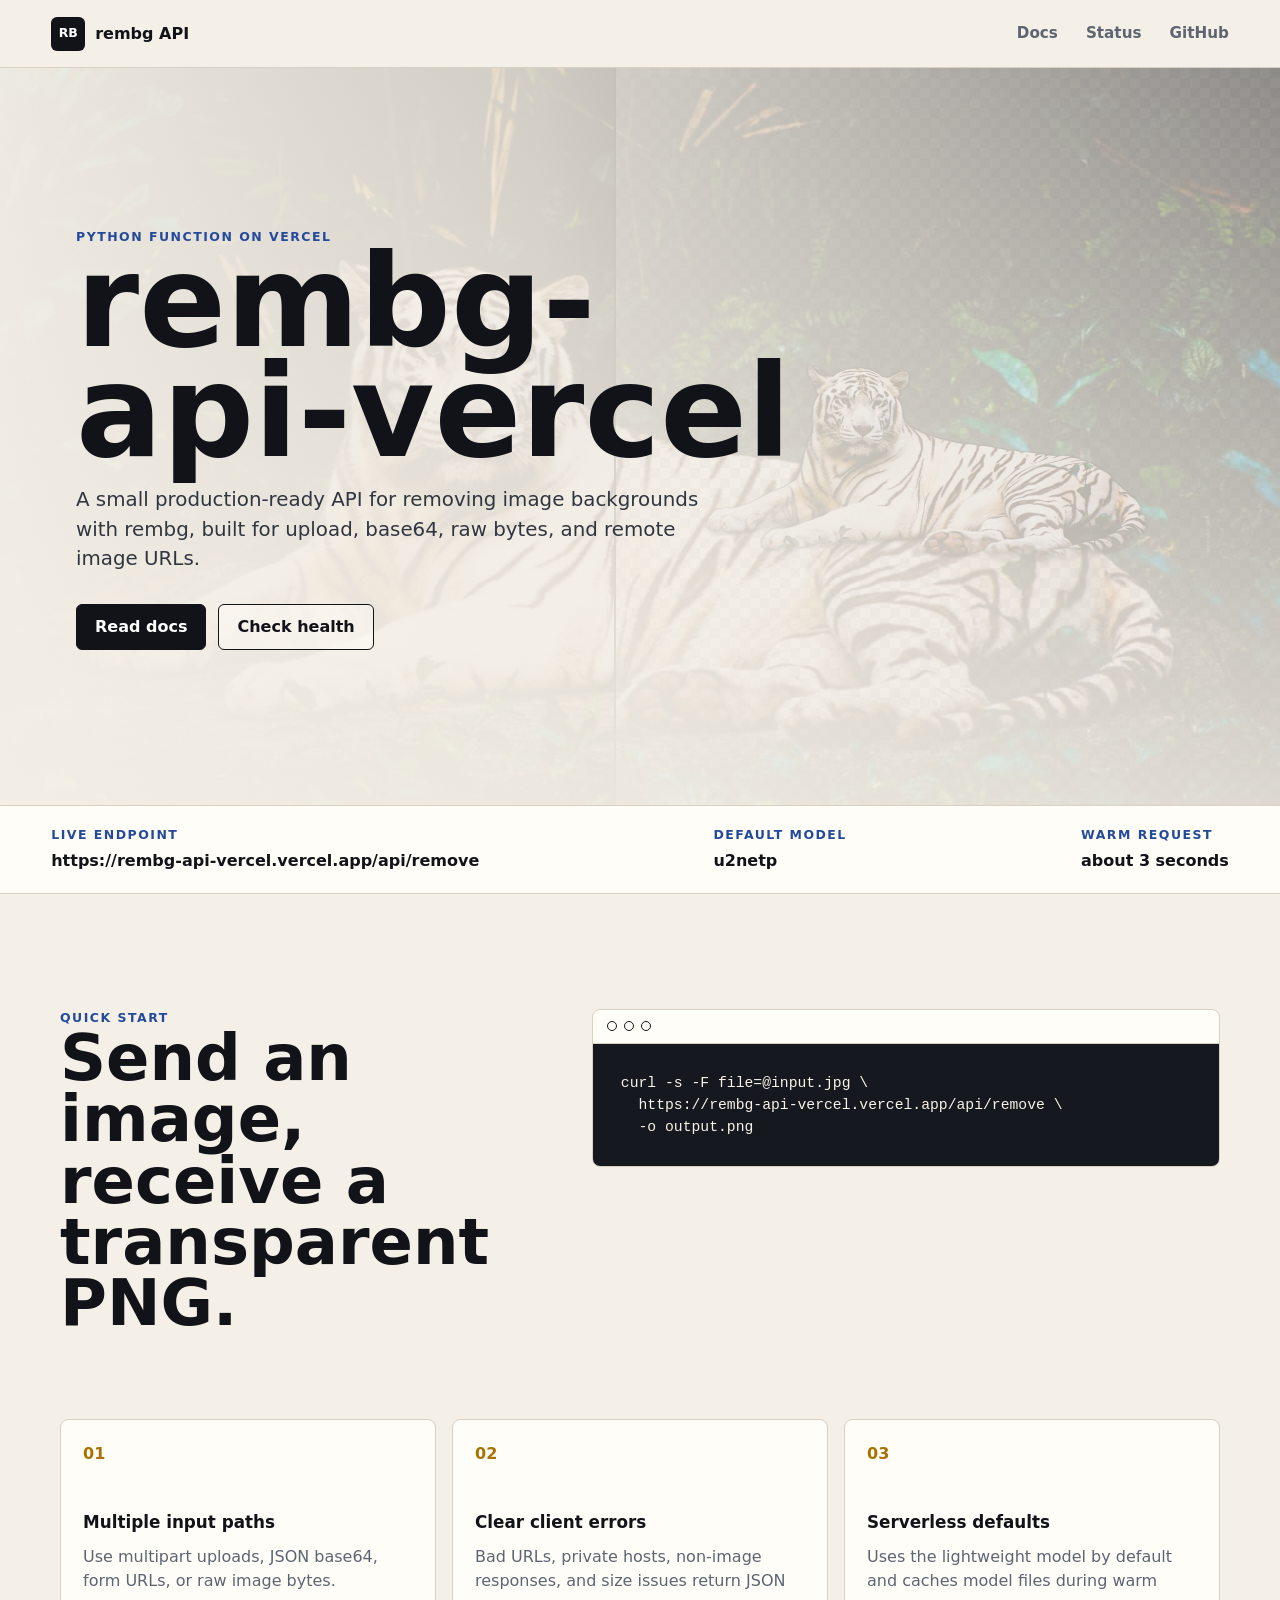
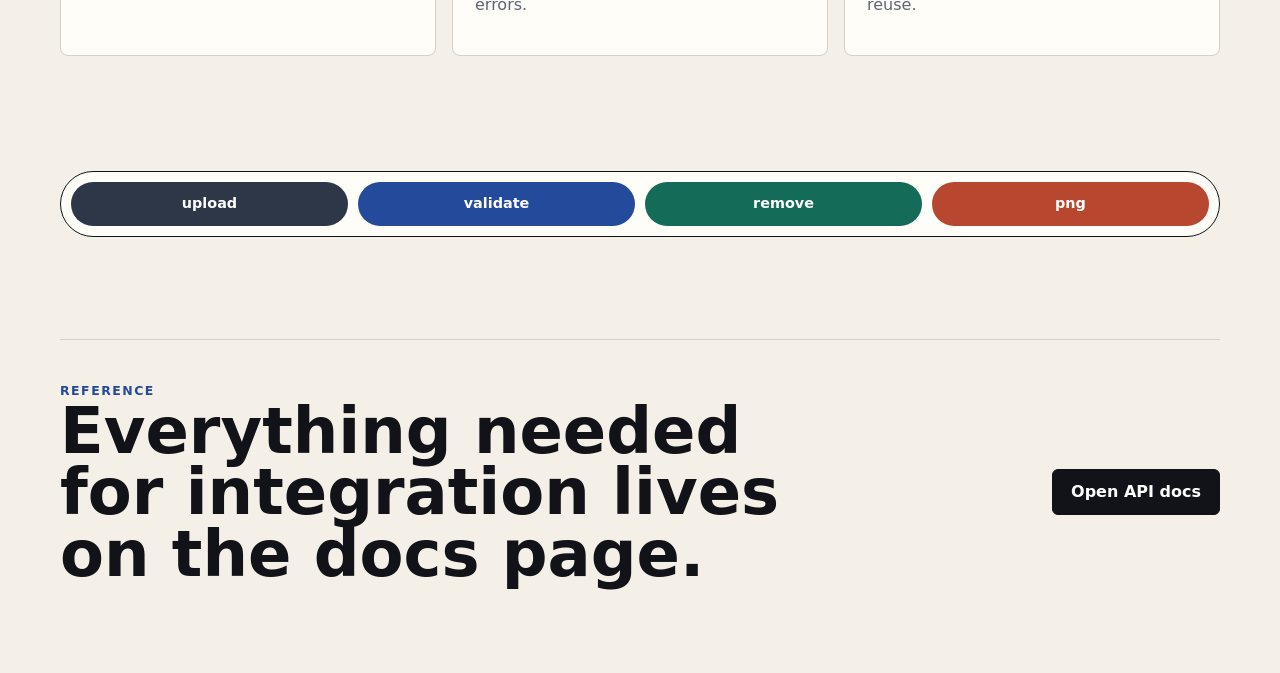
==== index.html @ 5b9a75f6 "Add static docs website" ====
<!doctype html>
<html lang="en">
  <head>
    <meta charset="utf-8">
    <meta name="viewport" content="width=device-width, initial-scale=1">
    <meta
      name="description"
      content="Documentation landing page for a Vercel-hosted rembg background removal API."
    >
    <title>rembg API for Vercel</title>
    <link rel="stylesheet" href="styles.css">
  </head>
  <body>
    <header class="site-header">
      <a class="brand" href="/" aria-label="rembg API home">
        <span class="brand-mark" aria-hidden="true">rb</span>
        <span>rembg API</span>
      </a>
      <nav class="nav-links" aria-label="Primary navigation">
        <a href="/docs/">Docs</a>
        <a href="/api/health">Status</a>
        <a href="https://github.com/shnwazdeveloper/rembg-api-vercel">GitHub</a>
      </nav>
    </header>

    <main>
      <section class="hero">
        <div class="hero-visual" aria-hidden="true">
          <img class="hero-before" src="assets/sample-before.jpg" alt="">
          <div class="hero-after-wrap">
            <img class="hero-after" src="assets/sample-after.png" alt="">
          </div>
          <span class="scan-line"></span>
        </div>

        <div class="hero-content">
          <p class="eyebrow">Python function on Vercel</p>
          <h1>rembg-api-vercel</h1>
          <p class="hero-copy">
            A small production-ready API for removing image backgrounds with
            rembg, built for upload, base64, raw bytes, and remote image URLs.
          </p>
          <div class="button-row" aria-label="Primary actions">
            <a class="button primary" href="/docs/">Read docs</a>
            <a class="button secondary" href="/api/health">Check health</a>
          </div>
        </div>
      </section>

      <section class="status-band" aria-label="Service summary">
        <div>
          <span class="meta-label">Live endpoint</span>
          <strong>https://rembg-api-vercel.vercel.app/api/remove</strong>
        </div>
        <div>
          <span class="meta-label">Default model</span>
          <strong>u2netp</strong>
        </div>
        <div>
          <span class="meta-label">Warm request</span>
          <strong>about 3 seconds</strong>
        </div>
      </section>

      <section class="section-block">
        <div class="section-heading">
          <p class="eyebrow">Quick start</p>
          <h2>Send an image, receive a transparent PNG.</h2>
        </div>
        <div class="command-panel">
          <div class="terminal-top" aria-hidden="true">
            <span></span><span></span><span></span>
          </div>
          <pre><code>curl -s -F file=@input.jpg \
  https://rembg-api-vercel.vercel.app/api/remove \
  -o output.png</code></pre>
        </div>
      </section>

      <section class="feature-grid" aria-label="API capabilities">
        <article class="feature-card">
          <span class="number">01</span>
          <h3>Multiple input paths</h3>
          <p>Use multipart uploads, JSON base64, form URLs, or raw image bytes.</p>
        </article>
        <article class="feature-card">
          <span class="number">02</span>
          <h3>Clear client errors</h3>
          <p>Bad URLs, private hosts, non-image responses, and size issues return JSON errors.</p>
        </article>
        <article class="feature-card">
          <span class="number">03</span>
          <h3>Serverless defaults</h3>
          <p>Uses the lightweight model by default and caches model files during warm reuse.</p>
        </article>
      </section>

      <section class="motion-strip" aria-label="Request lifecycle">
        <div class="motion-track">
          <span>upload</span>
          <span>validate</span>
          <span>remove</span>
          <span>png</span>
        </div>
      </section>

      <section class="cta-band">
        <div>
          <p class="eyebrow">Reference</p>
          <h2>Everything needed for integration lives on the docs page.</h2>
        </div>
        <a class="button primary" href="/docs/">Open API docs</a>
      </section>
    </main>
  </body>
</html>
---- styles.css ----
:root {
  --paper: #f5f0e7;
  --surface: #fffdf8;
  --ink: #111318;
  --muted: #5d6573;
  --line: #d8d0c3;
  --blue: #244a9b;
  --green: #146b58;
  --red: #b7472f;
  --gold: #aa7200;
  --slate: #2e3748;
  --radius: 8px;
  color-scheme: light;
}

* {
  box-sizing: border-box;
}

html {
  scroll-behavior: smooth;
}

body {
  margin: 0;
  color: var(--ink);
  background: var(--paper);
  font-family:
    Inter, ui-sans-serif, system-ui, -apple-system, BlinkMacSystemFont, "Segoe UI",
    sans-serif;
  line-height: 1.5;
}

a {
  color: inherit;
  text-decoration: none;
}

img {
  display: block;
  max-width: 100%;
}

code,
pre {
  font-family: "SFMono-Regular", Consolas, "Liberation Mono", monospace;
}

.site-header {
  position: sticky;
  top: 0;
  z-index: 20;
  display: flex;
  align-items: center;
  justify-content: space-between;
  min-height: 68px;
  padding: 14px clamp(18px, 4vw, 56px);
  background: var(--paper);
  border-bottom: 1px solid var(--line);
}

.brand,
.nav-links,
.button-row,
.status-band,
.terminal-top,
.motion-track,
.cta-band,
.endpoint-callout,
.endpoint-row {
  display: flex;
  align-items: center;
}

.brand {
  gap: 10px;
  font-weight: 800;
  letter-spacing: 0;
}

.brand-mark {
  display: grid;
  width: 34px;
  height: 34px;
  place-items: center;
  color: #fff;
  background: var(--ink);
  border-radius: 6px;
  font-size: 0.78rem;
  text-transform: uppercase;
}

.nav-links {
  gap: clamp(12px, 3vw, 28px);
  color: var(--muted);
  font-size: 0.95rem;
  font-weight: 700;
}

.nav-links a {
  position: relative;
  padding: 8px 0;
}

.nav-links a::after {
  position: absolute;
  left: 0;
  bottom: 3px;
  width: 100%;
  height: 2px;
  content: "";
  background: var(--blue);
  transform: scaleX(0);
  transform-origin: left;
  transition: transform 180ms ease;
}

.nav-links a:hover::after,
.nav-links a[aria-current="page"]::after {
  transform: scaleX(1);
}

.hero {
  position: relative;
  display: grid;
  min-height: min(760px, 82svh);
  overflow: hidden;
  isolation: isolate;
  border-bottom: 1px solid var(--line);
}

.hero::after {
  position: absolute;
  inset: 0;
  z-index: -1;
  content: "";
  background:
    linear-gradient(90deg, rgba(245, 240, 231, 0.96) 0%, rgba(245, 240, 231, 0.82) 42%, rgba(245, 240, 231, 0.34) 100%),
    linear-gradient(180deg, rgba(245, 240, 231, 0.05), rgba(245, 240, 231, 0.78));
}

.hero-visual {
  position: absolute;
  inset: 0;
  z-index: -2;
  overflow: hidden;
  background: #d9d2c7;
}

.hero-before,
.hero-after-wrap {
  position: absolute;
  inset: 0;
}

.hero-before {
  width: 100%;
  height: 100%;
  object-fit: cover;
  animation: slow-pan 15s ease-in-out infinite alternate;
}

.hero-after-wrap {
  display: grid;
  place-items: center end;
  padding: clamp(24px, 7vw, 92px);
  background-color: rgba(255, 255, 255, 0.24);
  background-image:
    linear-gradient(45deg, rgba(17, 19, 24, 0.12) 25%, transparent 25%),
    linear-gradient(-45deg, rgba(17, 19, 24, 0.12) 25%, transparent 25%),
    linear-gradient(45deg, transparent 75%, rgba(17, 19, 24, 0.12) 75%),
    linear-gradient(-45deg, transparent 75%, rgba(17, 19, 24, 0.12) 75%);
  background-position: 0 0, 0 10px, 10px -10px, -10px 0;
  background-size: 20px 20px;
  clip-path: inset(0 0 0 48%);
  animation: reveal-cut 7s ease-in-out infinite alternate;
}

.hero-after {
  width: min(47vw, 520px);
  max-height: 66svh;
  object-fit: contain;
  transform-origin: bottom center;
  animation: float-product 6s ease-in-out infinite;
}

.scan-line {
  position: absolute;
  top: 0;
  bottom: 0;
  left: 48%;
  width: 2px;
  background: var(--ink);
  animation: scan 7s ease-in-out infinite alternate;
}

.hero-content {
  width: min(760px, calc(100% - 36px));
  align-self: center;
  padding: clamp(62px, 9vw, 120px) 0 clamp(62px, 10vw, 110px);
  margin-left: clamp(18px, 6vw, 76px);
}

.eyebrow,
.meta-label {
  margin: 0;
  color: var(--blue);
  font-size: 0.78rem;
  font-weight: 900;
  letter-spacing: 0.12em;
  text-transform: uppercase;
}

h1,
h2,
h3,
p {
  margin-top: 0;
}

h1 {
  max-width: 12ch;
  margin-bottom: 18px;
  font-size: clamp(3.1rem, 10vw, 8rem);
  line-height: 0.86;
  letter-spacing: 0;
}

h2 {
  margin-bottom: 16px;
  font-size: clamp(2rem, 5vw, 4.2rem);
  line-height: 0.96;
  letter-spacing: 0;
}

h3 {
  margin-bottom: 10px;
  font-size: 1.05rem;
}

.hero-copy,
.lead {
  max-width: 660px;
  color: #303640;
  font-size: clamp(1rem, 2vw, 1.24rem);
}

.button-row {
  flex-wrap: wrap;
  gap: 12px;
  margin-top: 30px;
}

.button {
  display: inline-flex;
  align-items: center;
  justify-content: center;
  min-height: 46px;
  padding: 0 18px;
  border: 1px solid var(--ink);
  border-radius: 6px;
  font-weight: 850;
  transition:
    transform 180ms ease,
    background 180ms ease,
    color 180ms ease;
}

.button:hover {
  transform: translateY(-2px);
}

.button.primary {
  color: #fff;
  background: var(--ink);
}

.button.secondary {
  color: var(--ink);
  background: rgba(255, 253, 248, 0.5);
}

.status-band {
  justify-content: space-between;
  gap: 20px;
  padding: 20px clamp(18px, 4vw, 56px);
  background: var(--surface);
  border-bottom: 1px solid var(--line);
}

.status-band div {
  display: grid;
  gap: 4px;
  min-width: 0;
}

.status-band strong {
  overflow-wrap: anywhere;
}

.section-block,
.feature-grid,
.motion-strip,
.cta-band,
.docs-layout {
  width: min(1160px, calc(100% - 36px));
  margin: 0 auto;
}

.section-block {
  display: grid;
  grid-template-columns: minmax(0, 0.86fr) minmax(320px, 1.14fr);
  gap: clamp(24px, 5vw, 58px);
  align-items: start;
  padding: clamp(68px, 9vw, 120px) 0 42px;
}

.section-heading {
  position: sticky;
  top: 94px;
}

.command-panel,
.feature-card,
.endpoint-callout,
.endpoint-row,
.error-grid > div {
  border: 1px solid var(--line);
  border-radius: var(--radius);
  background: var(--surface);
}

.command-panel {
  overflow: hidden;
}

.terminal-top {
  gap: 7px;
  height: 34px;
  padding: 0 14px;
  border-bottom: 1px solid var(--line);
}

.terminal-top span {
  width: 10px;
  height: 10px;
  border: 1px solid var(--ink);
  border-radius: 50%;
}

pre {
  margin: 0;
  overflow-x: auto;
  color: #f9f2e7;
  background: #15181f;
}

pre code {
  display: block;
  min-width: max-content;
  padding: clamp(18px, 3vw, 28px);
  font-size: 0.92rem;
}

.feature-grid {
  display: grid;
  grid-template-columns: repeat(3, minmax(0, 1fr));
  gap: 16px;
  padding: 26px 0 clamp(64px, 9vw, 120px);
}

.feature-card {
  min-height: 220px;
  padding: 22px;
  transition:
    transform 180ms ease,
    border-color 180ms ease;
}

.feature-card:hover {
  border-color: var(--blue);
  transform: translateY(-4px);
}

.number {
  display: inline-block;
  margin-bottom: 44px;
  color: var(--gold);
  font-weight: 900;
}

.feature-card p,
.endpoint-row p,
.error-grid p,
.doc-list {
  color: var(--muted);
}

.motion-strip {
  padding: 0 0 clamp(64px, 8vw, 110px);
}

.motion-track {
  justify-content: space-between;
  gap: 10px;
  overflow: hidden;
  padding: 10px;
  border: 1px solid var(--ink);
  border-radius: 999px;
  background: var(--surface);
}

.motion-track span {
  flex: 1;
  min-width: 92px;
  padding: 11px 16px;
  border-radius: 999px;
  color: #fff;
  background: var(--slate);
  font-size: 0.9rem;
  font-weight: 850;
  text-align: center;
  animation: pulse-step 4s ease-in-out infinite;
}

.motion-track span:nth-child(2) {
  background: var(--blue);
  animation-delay: 400ms;
}

.motion-track span:nth-child(3) {
  background: var(--green);
  animation-delay: 800ms;
}

.motion-track span:nth-child(4) {
  background: var(--red);
  animation-delay: 1200ms;
}

.cta-band {
  justify-content: space-between;
  gap: 24px;
  padding: 42px 0 72px;
  border-top: 1px solid var(--line);
}

.cta-band h2 {
  max-width: 780px;
}

.docs-layout {
  display: grid;
  grid-template-columns: 220px minmax(0, 1fr);
  gap: clamp(28px, 5vw, 68px);
  padding: clamp(42px, 6vw, 74px) 0 96px;
}

.docs-sidebar {
  position: sticky;
  top: 92px;
  display: grid;
  align-self: start;
  border-left: 1px solid var(--line);
}

.docs-sidebar a {
  padding: 10px 0 10px 16px;
  color: var(--muted);
  font-weight: 750;
  transition:
    color 160ms ease,
    transform 160ms ease;
}

.docs-sidebar a:hover {
  color: var(--ink);
  transform: translateX(4px);
}

.docs-content {
  min-width: 0;
}

.doc-section {
  scroll-margin-top: 100px;
  padding-bottom: 54px;
  border-bottom: 1px solid var(--line);
  margin-bottom: 54px;
}

.doc-section h1 {
  max-width: 760px;
  font-size: clamp(2.5rem, 7vw, 5.8rem);
}

.doc-section h2 {
  font-size: clamp(1.85rem, 4vw, 3rem);
}

.doc-section h3 {
  margin: 28px 0 10px;
}

.endpoint-callout {
  justify-content: space-between;
  gap: 18px;
  padding: 16px;
  margin-top: 28px;
}

.endpoint-callout span {
  color: var(--muted);
  font-weight: 850;
}

.endpoint-callout code,
.endpoint-row code,
td code,
.doc-list code {
  color: var(--blue);
}

.endpoint-list,
.error-grid {
  display: grid;
  gap: 12px;
}

.endpoint-row {
  display: grid;
  grid-template-columns: 74px minmax(0, 1fr);
  gap: 12px 18px;
  padding: 16px;
}

.endpoint-row p {
  grid-column: 2;
  margin: 0;
}

.method {
  display: inline-grid;
  min-height: 32px;
  place-items: center;
  border-radius: 6px;
  color: #fff;
  font-size: 0.76rem;
  font-weight: 900;
}

.method.get {
  background: var(--green);
}

.method.post {
  background: var(--blue);
}

.table-wrap {
  overflow-x: auto;
  border: 1px solid var(--line);
  border-radius: var(--radius);
  background: var(--surface);
}

table {
  width: 100%;
  min-width: 620px;
  border-collapse: collapse;
}

th,
td {
  padding: 15px 16px;
  border-bottom: 1px solid var(--line);
  text-align: left;
  vertical-align: top;
}

th {
  color: var(--slate);
  font-size: 0.82rem;
  text-transform: uppercase;
}

tr:last-child td {
  border-bottom: 0;
}

.error-grid {
  grid-template-columns: repeat(2, minmax(0, 1fr));
}

.error-grid > div {
  padding: 18px;
}

.error-grid strong {
  color: var(--red);
  font-size: 1.4rem;
}

.doc-list {
  padding-left: 20px;
}

.doc-list li + li {
  margin-top: 10px;
}

@keyframes slow-pan {
  from {
    transform: scale(1.04) translateX(-1.4%);
  }
  to {
    transform: scale(1.08) translateX(1.4%);
  }
}

@keyframes reveal-cut {
  from {
    clip-path: inset(0 4% 0 58%);
  }
  to {
    clip-path: inset(0 0 0 36%);
  }
}

@keyframes scan {
  from {
    left: 42%;
  }
  to {
    left: 63%;
  }
}

@keyframes float-product {
  0%,
  100% {
    transform: translateY(0) rotate(-1deg);
  }
  50% {
    transform: translateY(-14px) rotate(1deg);
  }
}

@keyframes pulse-step {
  0%,
  100% {
    transform: translateY(0);
  }
  50% {
    transform: translateY(-4px);
  }
}

@media (max-width: 880px) {
  .site-header {
    align-items: flex-start;
    flex-direction: column;
    gap: 10px;
  }

  .hero {
    min-height: auto;
  }

  .hero::after {
    background: rgba(245, 240, 231, 0.84);
  }

  .hero-after {
    width: min(72vw, 420px);
  }

  .hero-content {
    margin-left: 18px;
    padding-top: 76px;
    padding-bottom: 92px;
  }

  .status-band,
  .cta-band {
    align-items: stretch;
    flex-direction: column;
  }

  .section-block,
  .docs-layout {
    grid-template-columns: 1fr;
  }

  .section-heading,
  .docs-sidebar {
    position: static;
  }

  .docs-sidebar {
    grid-template-columns: repeat(2, minmax(0, 1fr));
    border-left: 0;
    border-top: 1px solid var(--line);
    border-bottom: 1px solid var(--line);
  }

  .docs-sidebar a {
    padding: 10px;
  }

  .feature-grid,
  .error-grid {
    grid-template-columns: 1fr;
  }

  .motion-track {
    align-items: stretch;
    flex-direction: column;
    border-radius: var(--radius);
  }
}

@media (max-width: 560px) {
  .nav-links {
    width: 100%;
    justify-content: space-between;
  }

  .hero-after-wrap {
    clip-path: inset(28% 0 0 0);
  }

  .scan-line {
    display: none;
  }

  .button {
    width: 100%;
  }

  .endpoint-row {
    grid-template-columns: 1fr;
  }

  .endpoint-row p {
    grid-column: auto;
  }
}

@media (prefers-reduced-motion: reduce) {
  *,
  *::before,
  *::after {
    scroll-behavior: auto !important;
    animation-duration: 0.01ms !important;
    animation-iteration-count: 1 !important;
    transition-duration: 0.01ms !important;
  }
}
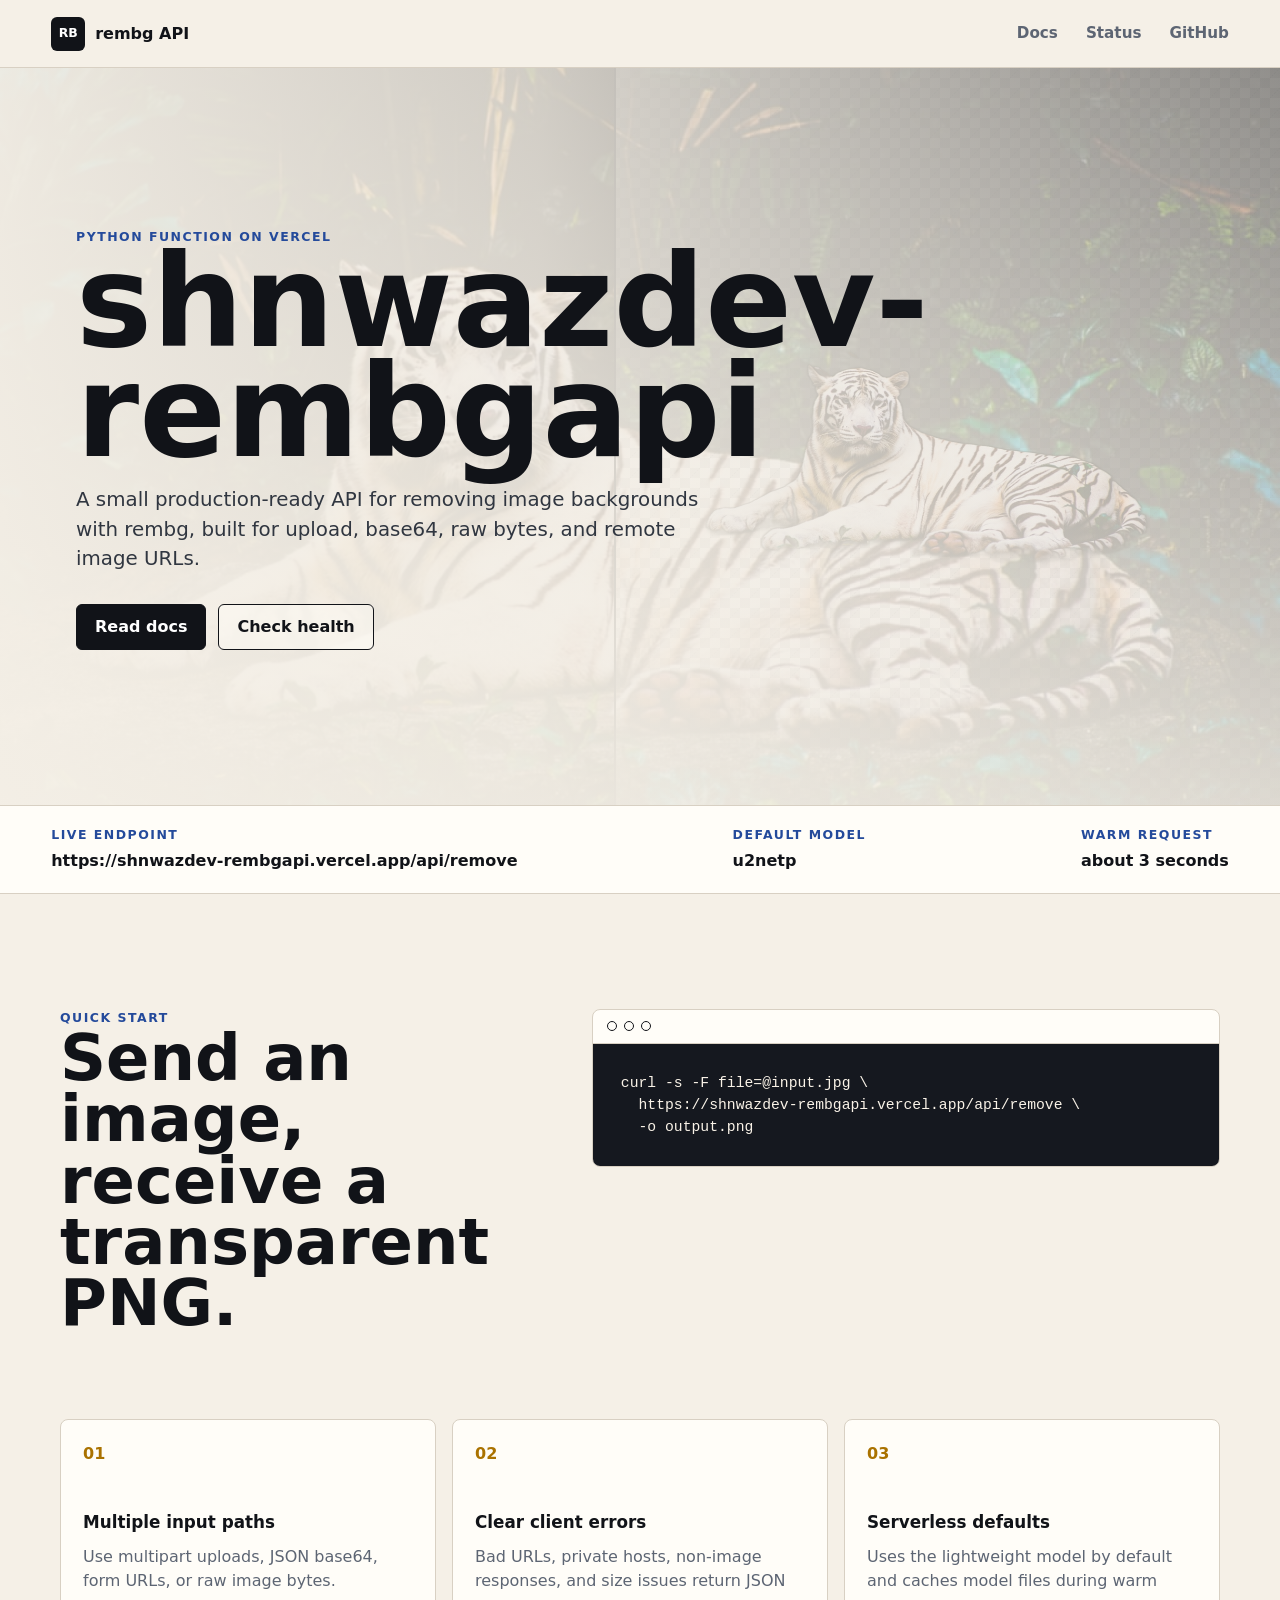
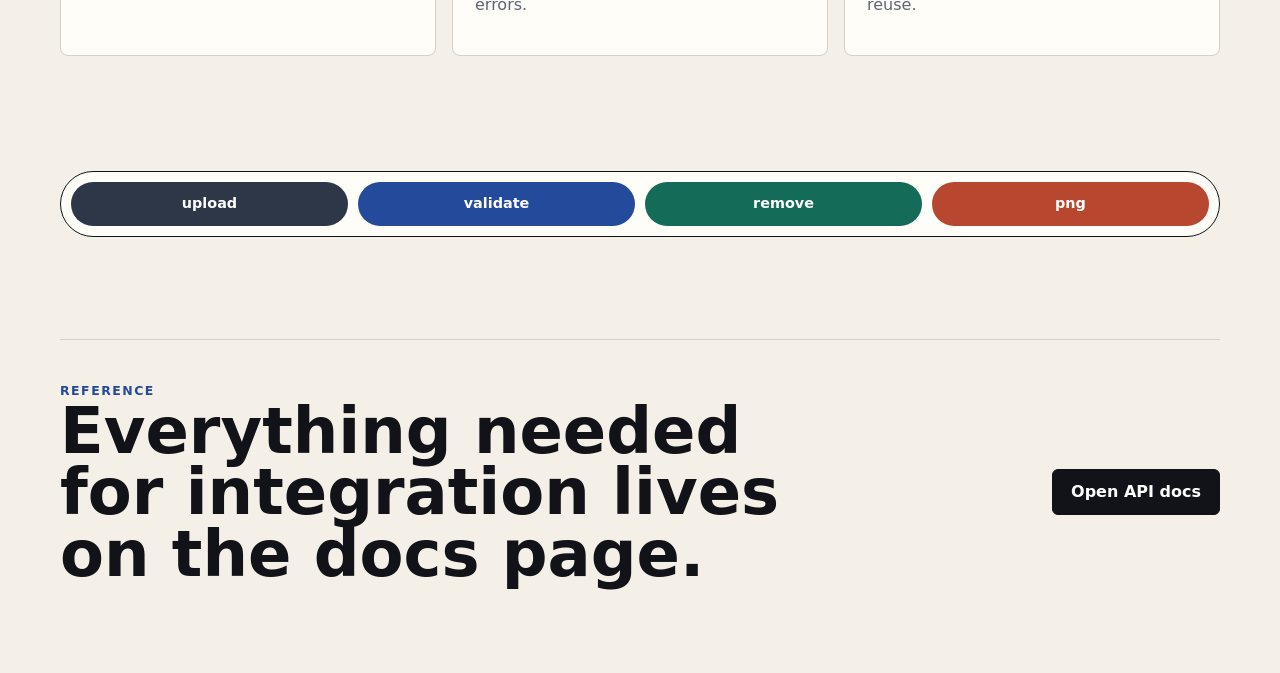
==== commit 447297b3: "Rename project to shnwazdev-rembgapi" ====
--- a/index.html
+++ b/index.html
@@ -19,7 +19,7 @@
       <nav class="nav-links" aria-label="Primary navigation">
         <a href="/docs/">Docs</a>
         <a href="/api/health">Status</a>
-        <a href="https://github.com/shnwazdeveloper/rembg-api-vercel">GitHub</a>
+        <a href="https://github.com/shnwazdeveloper/shnwazdev-rembgapi">GitHub</a>
       </nav>
     </header>
 
@@ -35,7 +35,7 @@
 
         <div class="hero-content">
           <p class="eyebrow">Python function on Vercel</p>
-          <h1>rembg-api-vercel</h1>
+          <h1>shnwazdev-rembgapi</h1>
           <p class="hero-copy">
             A small production-ready API for removing image backgrounds with
             rembg, built for upload, base64, raw bytes, and remote image URLs.
@@ -50,7 +50,7 @@
       <section class="status-band" aria-label="Service summary">
         <div>
           <span class="meta-label">Live endpoint</span>
-          <strong>https://rembg-api-vercel.vercel.app/api/remove</strong>
+          <strong>https://shnwazdev-rembgapi.vercel.app/api/remove</strong>
         </div>
         <div>
           <span class="meta-label">Default model</span>
@@ -72,7 +72,7 @@
             <span></span><span></span><span></span>
           </div>
           <pre><code>curl -s -F file=@input.jpg \
-  https://rembg-api-vercel.vercel.app/api/remove \
+  https://shnwazdev-rembgapi.vercel.app/api/remove \
   -o output.png</code></pre>
         </div>
       </section>
